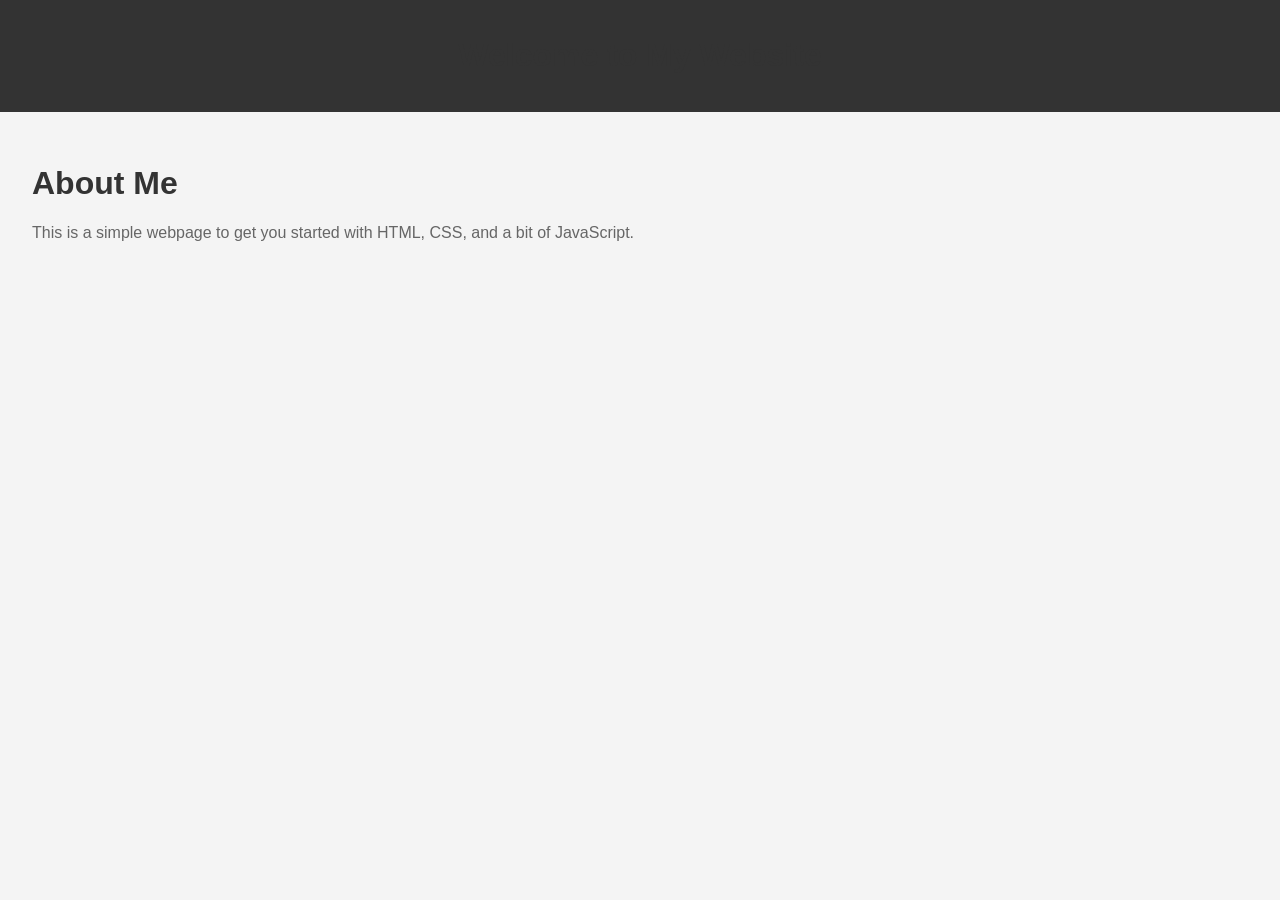
==== index.html @ 17f7b7c6 "Update and rename development.html to index.html" ====
<!DOCTYPE html>
<html lang="en">
<head>
    <meta charset="UTF-8">
    <meta name="viewport" content="width=device-width, initial-scale=1.0">
    <title>My Website</title>
    <style>
        body { font-family: Arial, sans-serif; margin: 0; padding: 0; background-color: #f4f4f4; }
        header { background: #333; color: #fff; padding: 1em; text-align: center; }
        main { padding: 2em; }
        h1 { color: #333; }
        p { color: #666; }
    </style>
</head>
<body>
    <header>
        <h1>Welcome to My Website</h1>
    </header>
    <main>
        <h1>About Me</h1>
        <p>This is a simple webpage to get you started with HTML, CSS, and a bit of JavaScript.</p>
    </main>
</body>

</html>
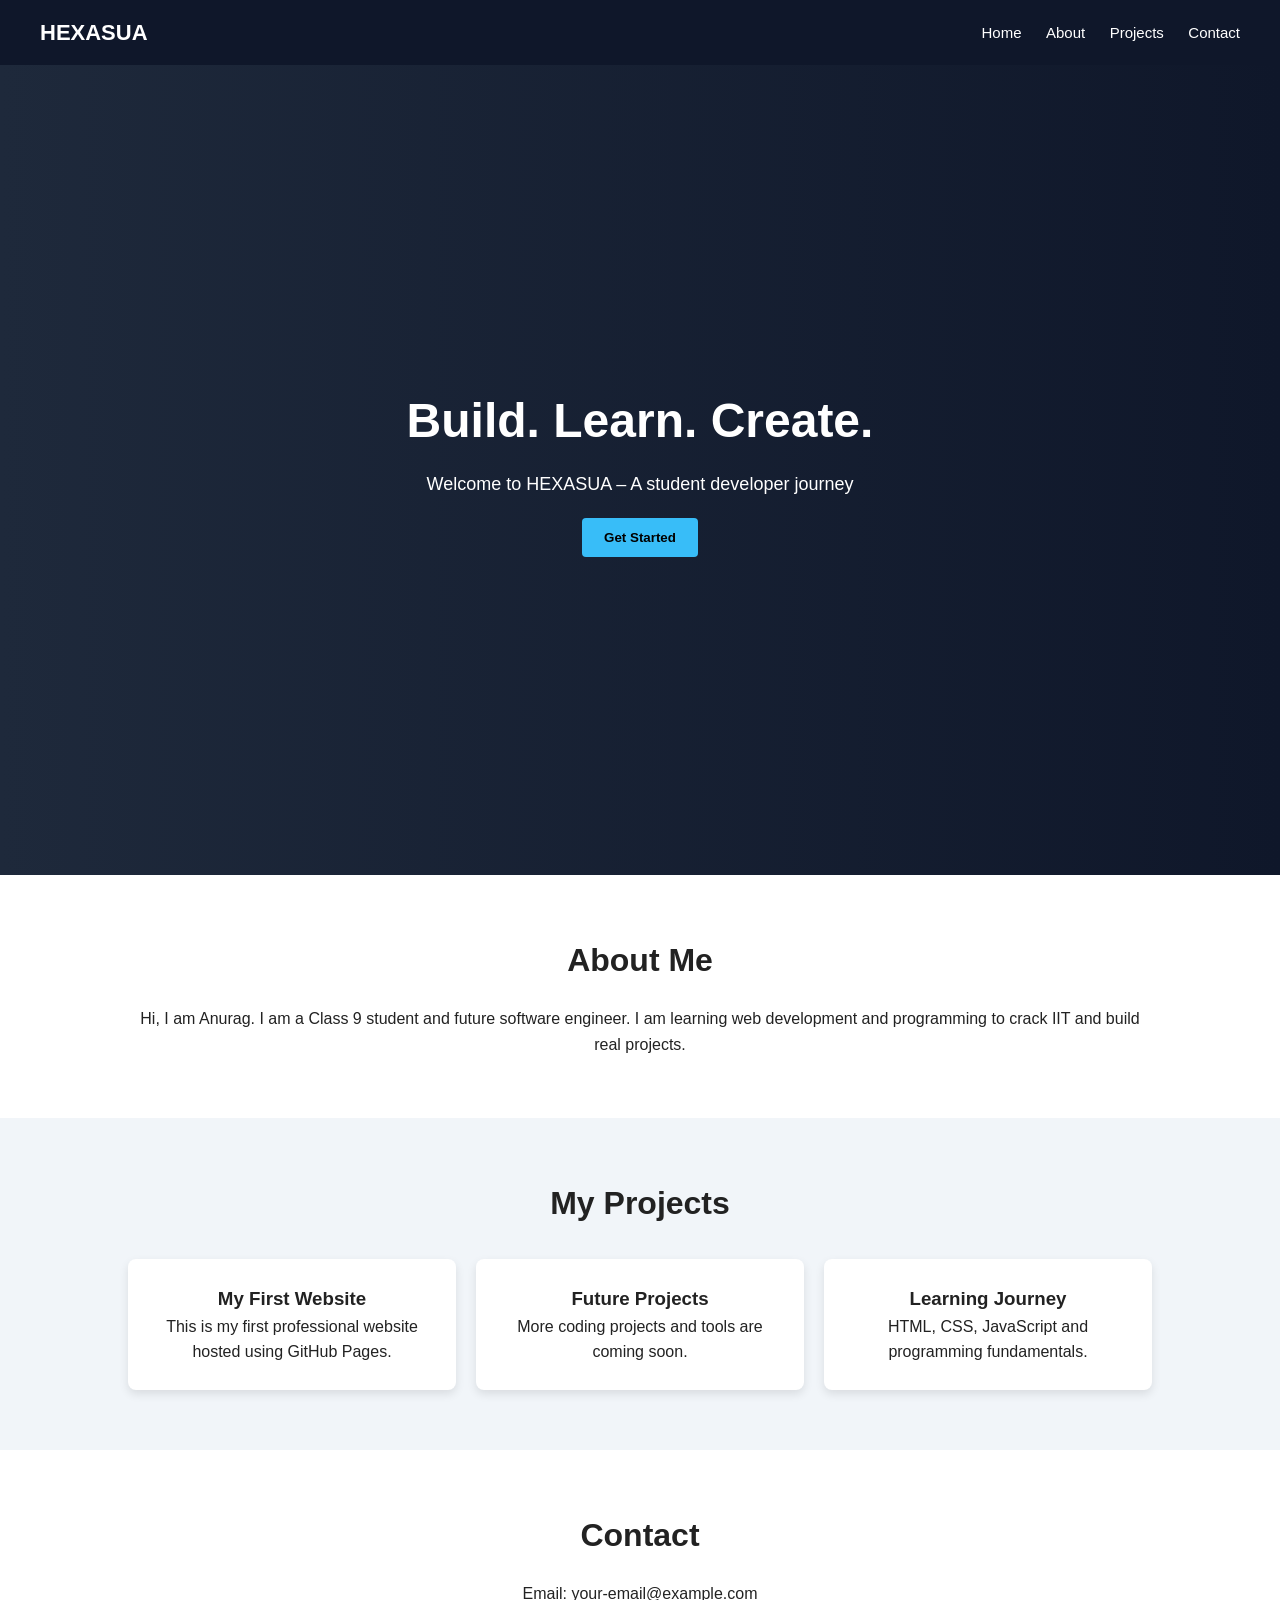
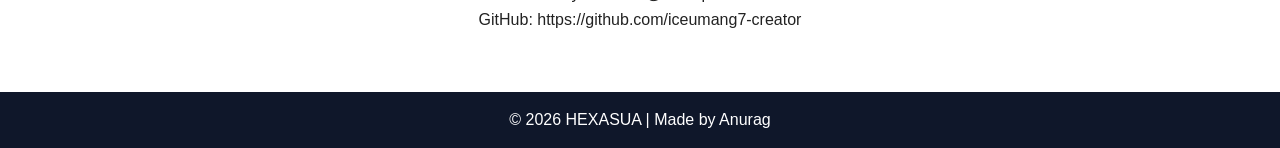
==== commit 1fdb56bf: "Add professional website files" ====
--- a/index.html
+++ b/index.html
@@ -1,25 +1,69 @@
 <!DOCTYPE html>
 <html lang="en">
 <head>
-    <meta charset="UTF-8">
-    <meta name="viewport" content="width=device-width, initial-scale=1.0">
-    <title>My Website</title>
-    <style>
-        body { font-family: Arial, sans-serif; margin: 0; padding: 0; background-color: #f4f4f4; }
-        header { background: #333; color: #fff; padding: 1em; text-align: center; }
-        main { padding: 2em; }
-        h1 { color: #333; }
-        p { color: #666; }
-    </style>
+  <meta charset="UTF-8">
+  <title>HEXASUA | Official Website</title>
+  <meta name="viewport" content="width=device-width, initial-scale=1.0">
+
+  <link rel="stylesheet" href="style.css">
 </head>
 <body>
-    <header>
-        <h1>Welcome to My Website</h1>
-    </header>
-    <main>
-        <h1>About Me</h1>
-        <p>This is a simple webpage to get you started with HTML, CSS, and a bit of JavaScript.</p>
-    </main>
+
+<header class="navbar">
+  <div class="logo">HEXASUA</div>
+  <nav>
+    <a href="#home">Home</a>
+    <a href="#about">About</a>
+    <a href="#services">Projects</a>
+    <a href="#contact">Contact</a>
+  </nav>
+</header>
+
+<section id="home" class="hero">
+  <h1>Build. Learn. Create.</h1>
+  <p>Welcome to HEXASUA – A student developer journey</p>
+  <button onclick="scrollToSection()">Get Started</button>
+</section>
+
+<section id="about" class="section">
+  <h2>About Me</h2>
+  <p>
+    Hi, I am Anurag. I am a Class 9 student and future software engineer.
+    I am learning web development and programming to crack IIT and build real projects.
+  </p>
+</section>
+
+<section id="services" class="section gray">
+  <h2>My Projects</h2>
+
+  <div class="cards">
+    <div class="card">
+      <h3>My First Website</h3>
+      <p>This is my first professional website hosted using GitHub Pages.</p>
+    </div>
+
+    <div class="card">
+      <h3>Future Projects</h3>
+      <p>More coding projects and tools are coming soon.</p>
+    </div>
+
+    <div class="card">
+      <h3>Learning Journey</h3>
+      <p>HTML, CSS, JavaScript and programming fundamentals.</p>
+    </div>
+  </div>
+</section>
+
+<section id="contact" class="section">
+  <h2>Contact</h2>
+  <p>Email: your-email@example.com</p>
+  <p>GitHub: https://github.com/iceumang7-creator</p>
+</section>
+
+<footer>
+  <p>© 2026 HEXASUA | Made by Anurag</p>
+</footer>
+
+<script src="script.js"></script>
 </body>
-
-</html>
+</html>
--- a/style.css
+++ b/style.css
@@ -0,0 +1,105 @@
+*{
+  margin:0;
+  padding:0;
+  box-sizing:border-box;
+  font-family: Arial, Helvetica, sans-serif;
+}
+
+body{
+  line-height:1.6;
+  color:#222;
+}
+
+.navbar{
+  display:flex;
+  justify-content:space-between;
+  align-items:center;
+  padding:15px 40px;
+  background:#0f172a;
+  position:sticky;
+  top:0;
+}
+
+.logo{
+  color:white;
+  font-weight:bold;
+  font-size:22px;
+}
+
+.navbar a{
+  color:white;
+  text-decoration:none;
+  margin-left:20px;
+  font-size:15px;
+}
+
+.navbar a:hover{
+  text-decoration:underline;
+}
+
+.hero{
+  height:90vh;
+  background:linear-gradient(to right,#1e293b,#0f172a);
+  color:white;
+  display:flex;
+  flex-direction:column;
+  justify-content:center;
+  align-items:center;
+  text-align:center;
+  padding:20px;
+}
+
+.hero h1{
+  font-size:48px;
+  margin-bottom:10px;
+}
+
+.hero p{
+  font-size:18px;
+  margin-bottom:20px;
+}
+
+.hero button{
+  padding:12px 22px;
+  border:none;
+  background:#38bdf8;
+  color:#000;
+  font-weight:bold;
+  cursor:pointer;
+  border-radius:4px;
+}
+
+.section{
+  padding:60px 10%;
+  text-align:center;
+}
+
+.section h2{
+  margin-bottom:20px;
+  font-size:32px;
+}
+
+.gray{
+  background:#f1f5f9;
+}
+
+.cards{
+  display:grid;
+  grid-template-columns:repeat(auto-fit,minmax(220px,1fr));
+  gap:20px;
+  margin-top:30px;
+}
+
+.card{
+  background:white;
+  padding:25px;
+  border-radius:8px;
+  box-shadow:0 4px 10px rgba(0,0,0,0.1);
+}
+
+footer{
+  background:#0f172a;
+  color:white;
+  text-align:center;
+  padding:15px;
+}
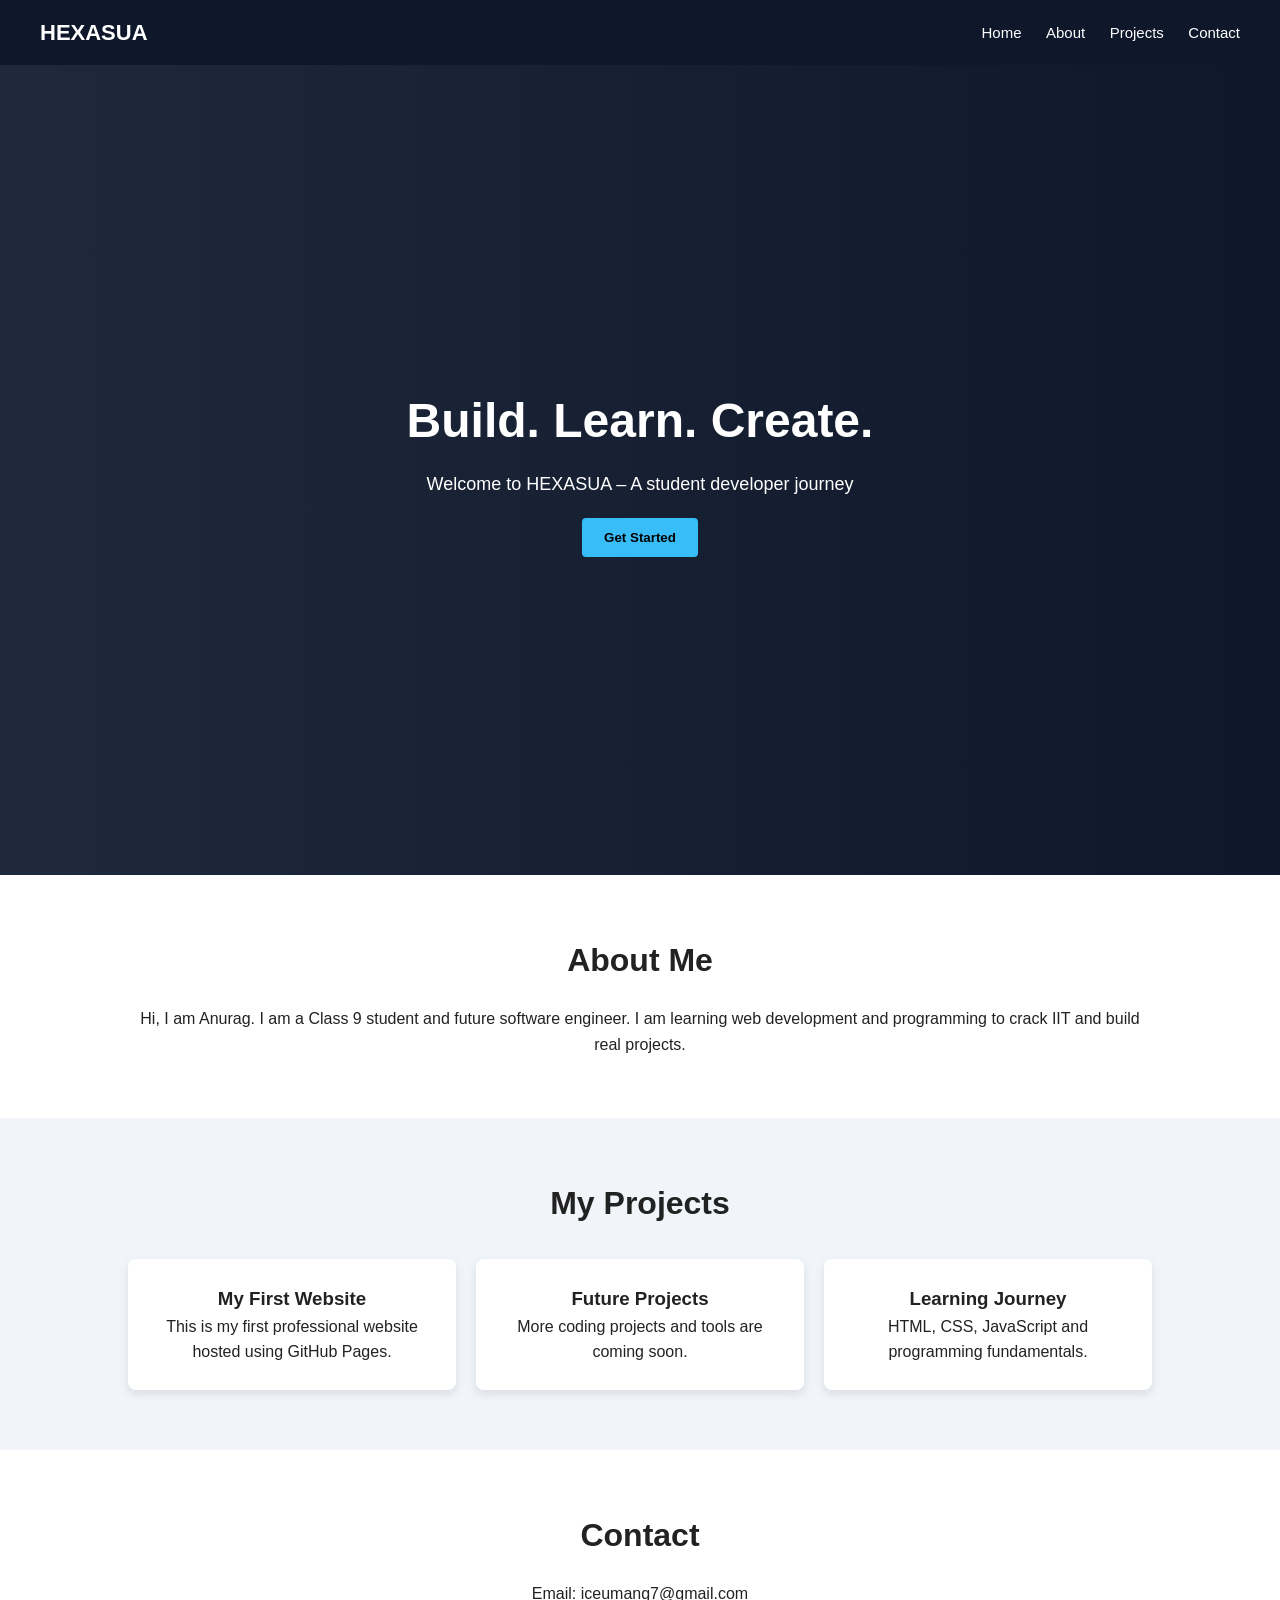
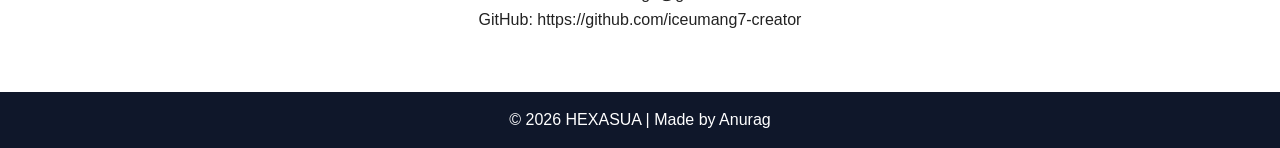
==== commit 05705b34: "Update index.html" ====
--- a/index.html
+++ b/index.html
@@ -56,7 +56,7 @@
 
 <section id="contact" class="section">
   <h2>Contact</h2>
-  <p>Email: your-email@example.com</p>
+  <p>Email: iceumang7@gmail.com</p>
   <p>GitHub: https://github.com/iceumang7-creator</p>
 </section>
 
@@ -66,4 +66,5 @@
 
 <script src="script.js"></script>
 </body>
-</html>+
+</html>
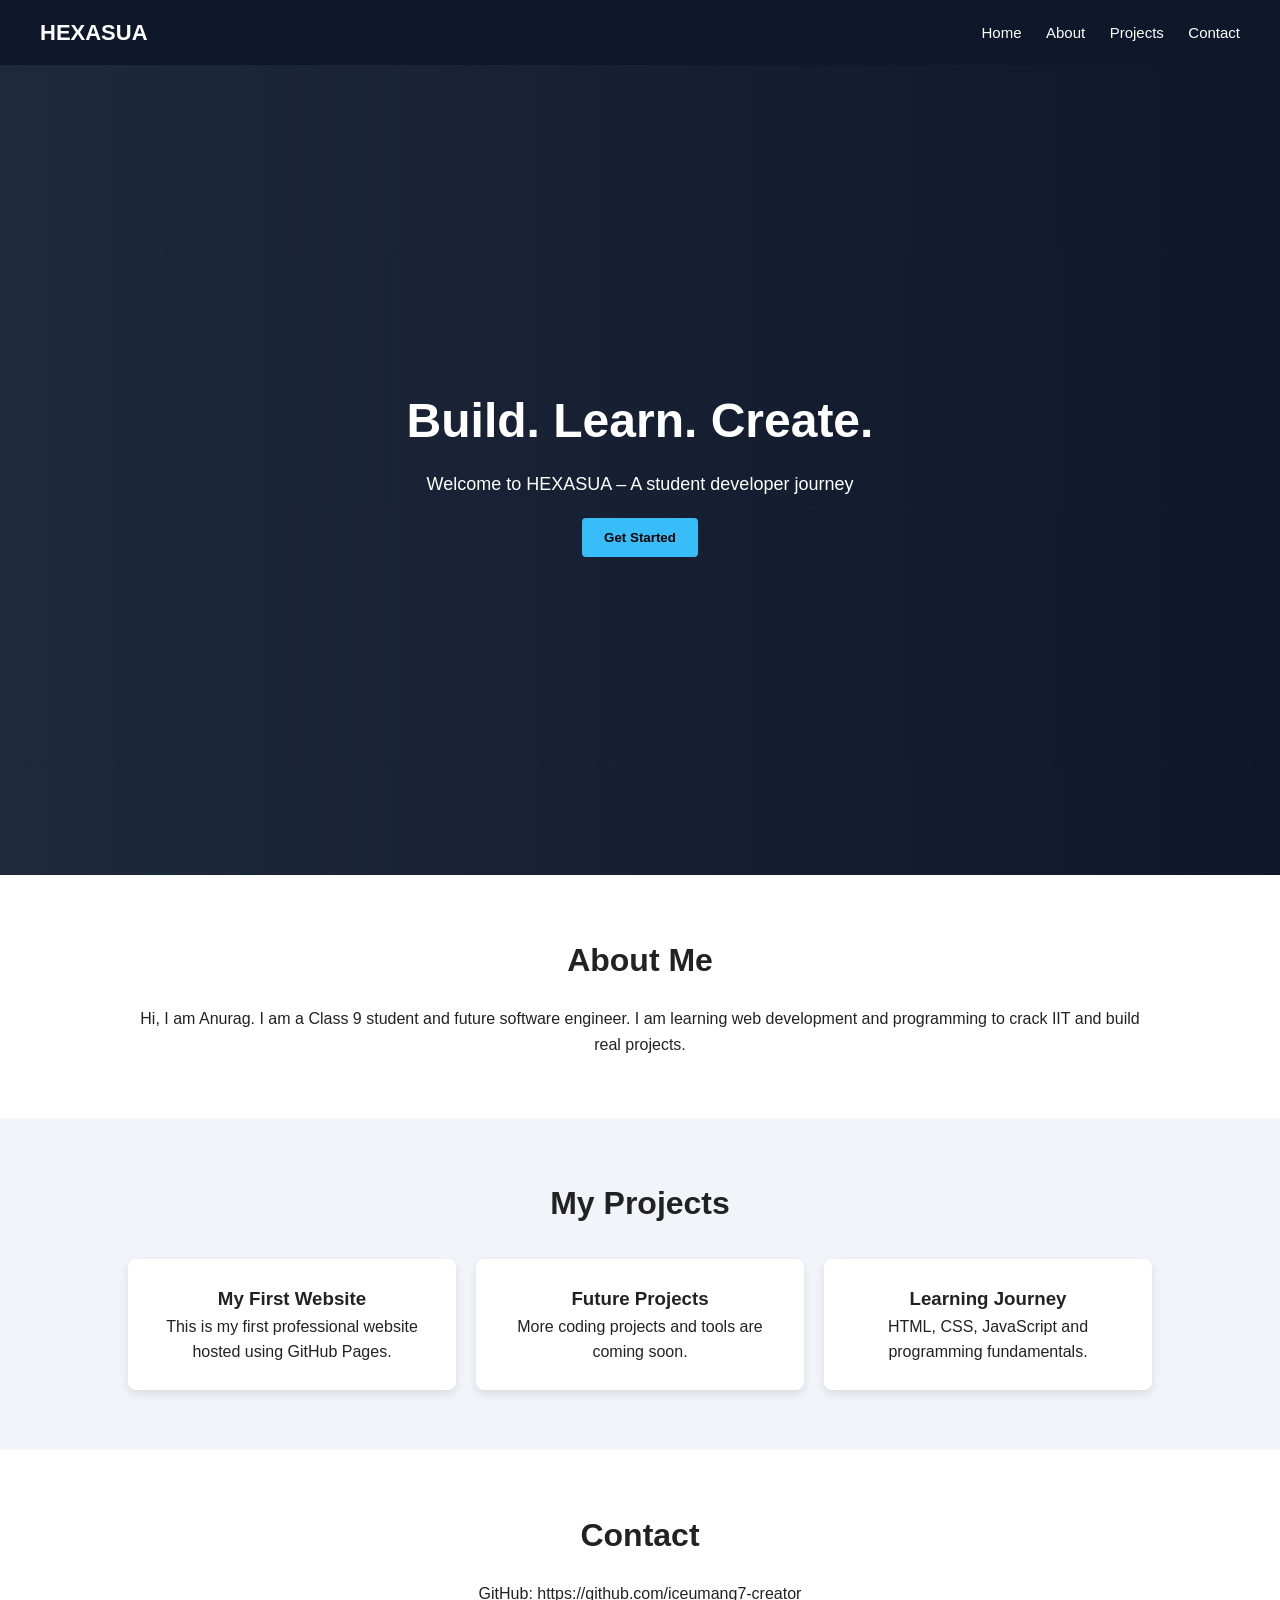
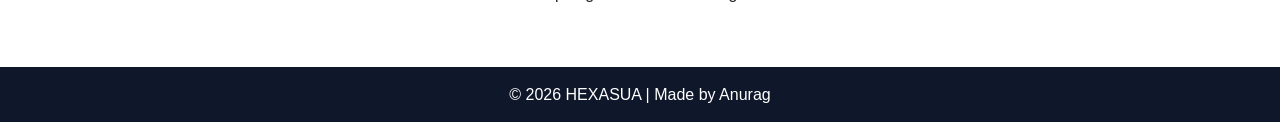
==== commit b089234a: "Update index.html" ====
--- a/index.html
+++ b/index.html
@@ -56,7 +56,7 @@
 
 <section id="contact" class="section">
   <h2>Contact</h2>
-  <p>Email: iceumang7@gmail.com</p>
+  <p><a href="Email":iceumang7@gmail.com></a></p>
   <p>GitHub: https://github.com/iceumang7-creator</p>
 </section>
 
@@ -68,3 +68,4 @@
 </body>
 
 </html>
+
